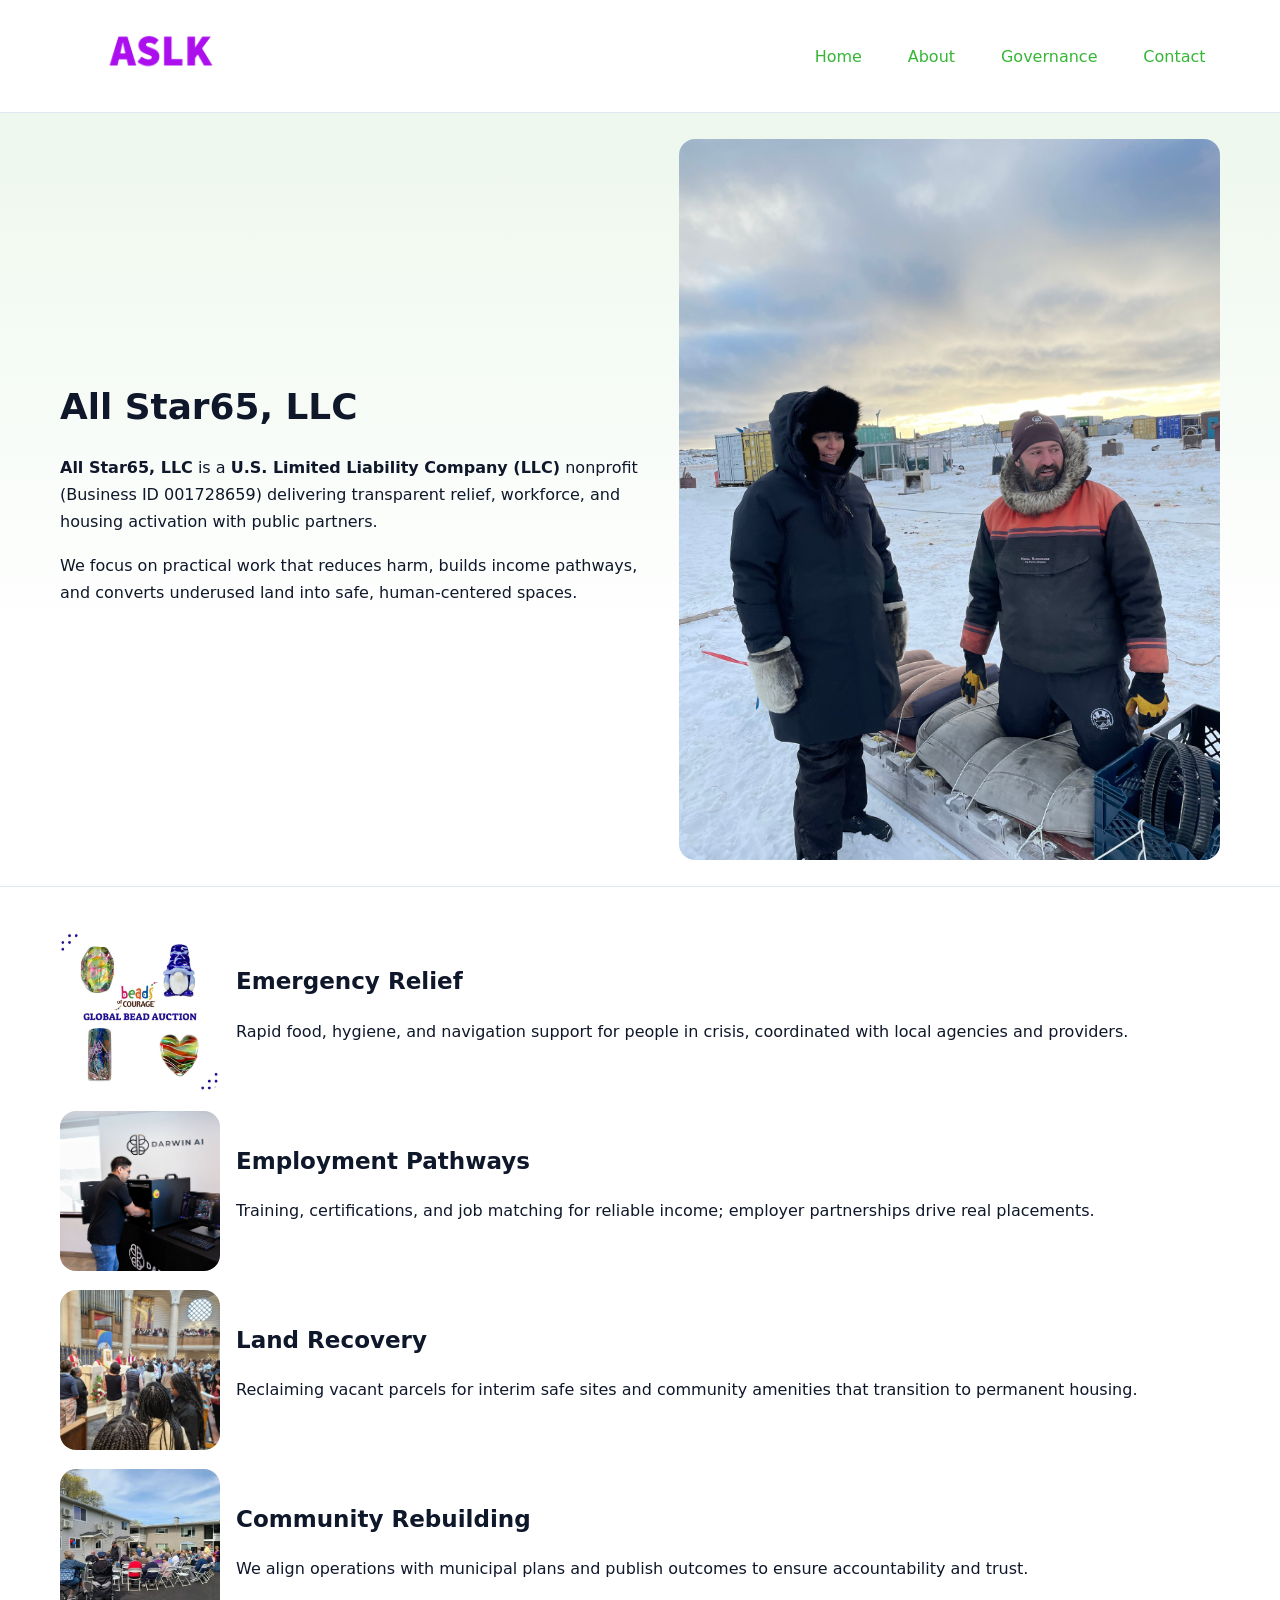
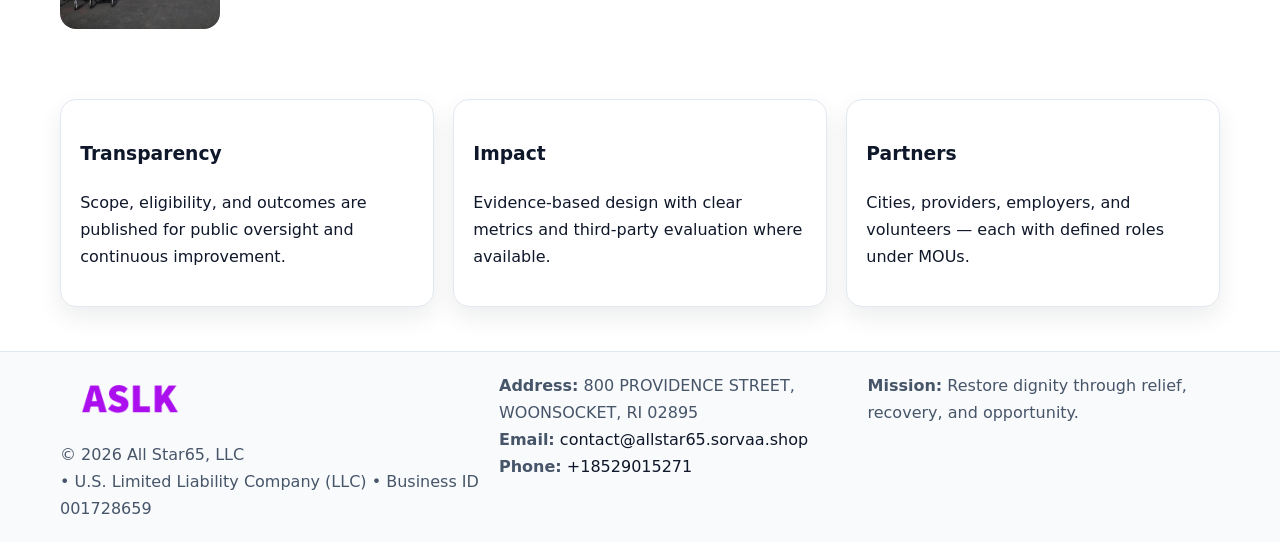
==== index.html @ 18b60e6f "Initial commit" ====
<!doctype html><html lang="en"><head>
<meta charset="utf-8"/><meta name="viewport" content="width=device-width,initial-scale=1"/>
<title>All Star65, LLC – Nonprofit • 2025</title>
<link rel="stylesheet" href="assets/styles.css"/>
<link rel="icon" href="images/logo.png"/>
<meta name="data-ein" content="001728659"/>
<meta name="data-name" content="All Star65, LLC"/>
<meta name="data-email" content="contact@allstar65.sorvaa.shop"/>
<meta name="data-phone" content="+18529015271"/>
<meta name="data-address" content="800 PROVIDENCE STREET,
WOONSOCKET, RI 02895"/>
<meta name="data-map" content="800+PROVIDENCE+STREET,+WOONSOCKET,+RI+02895"/>
  <meta name="description" content="Our nonprofit strengthens the community with programs focused on community services, education, and direct relief.">
</head><body>
<div style="position:absolute;left:-9999px;top:-9999px;opacity:0" data-uniq="{{UNIQUE_BLOB}}">
  <span>Our nonprofit strengthens the community with programs focused on community services, education, and direct relief.</span><svg width="12" height="12" viewBox="0 0 12 12" xmlns="http://www.w3.org/2000/svg"><circle cx="6" cy="6" r="5" fill="#7c3aed"/></svg><img src="images/jobs.jpg" width="1" height="1" alt="" loading="lazy"/>
</div>

<header><div class="c42f8b536c9 c9aeeea1974">
  <a href="index.html"><img src="images/logo.png" alt="All Star65, LLC" style="width:150px"></a>
  <nav>
    <a class="active" href="index.html">Home</a>
    <a href="about.html">About</a>
    <a href="governance.html">Governance</a>
    <a href="contact.html">Contact</a>
  </nav>
</div></header>

<section class="c0470e70dad"><div class="c42f8b536c9">
  <div>
    <h1>All Star65, LLC</h1>
    <p><strong>All Star65, LLC</strong> is a <strong>U.S. Limited Liability Company (LLC)</strong> nonprofit (Business ID 001728659) delivering transparent relief, workforce, and housing activation with public partners.</p>
    <p>We focus on practical work that reduces harm, builds income pathways, and converts underused land into safe, human-centered spaces.</p>
  </div>
  <img src="images/hero.jpg" alt="Community action"/>
</div></section>

<main class="c42f8b536c9">
  <section class="section">
    <div class="feature"><img src="images/relief.jpg" alt=""><div><h2>Emergency Relief</h2><p>Rapid food, hygiene, and navigation support for people in crisis, coordinated with local agencies and providers.</p></div></div>
    <div class="feature"><img src="images/jobs.jpg" alt=""><div><h2>Employment Pathways</h2><p>Training, certifications, and job matching for reliable income; employer partnerships drive real placements.</p></div></div>
    <div class="feature"><img src="images/land.jpg" alt=""><div><h2>Land Recovery</h2><p>Reclaiming vacant parcels for interim safe sites and community amenities that transition to permanent housing.</p></div></div>
    <div class="feature"><img src="images/community.jpg" alt=""><div><h2>Community Rebuilding</h2><p>We align operations with municipal plans and publish outcomes to ensure accountability and trust.</p></div></div>
  </section>

  <section class="section c8117bcb047">
    <article class="c96c8c2df88"><h3>Transparency</h3><p>Scope, eligibility, and outcomes are published for public oversight and continuous improvement.</p></article>
    <article class="c96c8c2df88"><h3>Impact</h3><p>Evidence-based design with clear metrics and third-party evaluation where available.</p></article>
    <article class="c96c8c2df88"><h3>Partners</h3><p>Cities, providers, employers, and volunteers — each with defined roles under MOUs.</p></article>
  </section>
</main>

<footer>
  <div class="footer-wrap">
    <div class="footer-grid">
      <div class="footer-col">
        <img src="images/logo.png" alt="" style="width:140px;margin-bottom:.4rem">
        <div class="small">© <span id="year"></span> All Star65, LLC</div>
        <div class="small"> • U.S. Limited Liability Company (LLC) • Business ID 001728659</div>
      </div>
      <div class="footer-col">
        <div class="small"><strong>Address:</strong> 800 PROVIDENCE STREET,
WOONSOCKET, RI 02895</div>
        <div class="small"><strong>Email:</strong> <a href="mailto:contact@allstar65.sorvaa.shop">contact@allstar65.sorvaa.shop</a></div>
        <div class="small"><strong>Phone:</strong> <a href="tel:+18529015271">+18529015271</a></div>
      </div>
      <div class="footer-col">
        <div class="small"><strong>Mission:</strong> Restore dignity through relief, recovery, and opportunity.</div>
      </div>
    </div>
  </div>
</footer>

<script>
(function(){
 function m(n){const e=document.querySelector('meta[name="'+n+'"]');return e?e.content:'';}
 function h(s){let x=2166136261>>>0;for(let i=0;i<s.length;i++){x^=s.charCodeAt(i);x=(x*16777619)>>>0;}return x>>>0;}
 const k=(m('data-ein')||m('data-name')||'0').replace(/\s+/g,'');
 const key=h(k),H=key%360,S=55+(key%20),L=46;
 const r=document.documentElement;
 r.style.setProperty('--brand',`hsl(${H} ${S}% ${L}%)`);
 r.style.setProperty('--brand-ink',`hsl(${H} ${Math.min(95,S+10)}% ${Math.max(22,L-18)}%)`);
 r.style.setProperty('--soft',`hsl(${H} ${Math.max(40,S-25)}% 95%)`);
 const y=document.getElementById('year'); if(y) y.textContent=new Date().getFullYear();
})();
</script>
</body></html>
---- assets/styles.css ----
:root {
  --ink: #0f172a;
  --muted: #475569;
  --paper: #fff;
  --line: #e2e8f0;
  --brand: #2563eb;
  --brand-ink: #1e40af;
  --soft: #f1f5ff;
  --r: 16px;
  --sh: 0 10px 24px rgba(15, 23, 42, .08);
}

* { box-sizing: border-box; }
html, body { height: 100%; }
body {
  margin: 0;
  color: var(--ink);
  background: var(--paper);
  font-family: Inter, system-ui, Arial, sans-serif;
  line-height: 1.7;
  -webkit-text-size-adjust: 100%;
}

img { max-width: 100%; height: auto; display: block; border-radius: var(--r); }
a { color: var(--brand); text-decoration: none; }
a:hover { text-decoration: underline; }

/* -------- Top Nav -------- */
header {
  position: sticky; top: 0; z-index: 10;
  background: #fff; border-bottom: 1px solid var(--line);
}
.c42f8b536c9 { width: min(1160px, 94%); margin: 0 auto; }
.c9aeeea1974 { display: flex; justify-content: space-between; align-items: center; padding: .9rem 0; }
.c9aeeea1974 a { margin-left: .75rem; padding: .5rem .9rem; border-radius: 999px; }
.c9aeeea1974 a:hover { background: var(--soft); text-decoration: none; }

/* -------- Hero -------- */
.c0470e70dad { background: linear-gradient(180deg, var(--soft), #fff 70%); border-bottom: 1px solid var(--line); }
.c0470e70dad .c42f8b536c9 {
  display: grid; grid-template-columns: 1.1fr 1fr;
  gap: 1.5rem; align-items: center; padding: 1.6rem 0;
}
h1 { font-size: clamp(1.6rem, 2.8vw, 2.4rem); margin: 0 0 .4rem; }
h2 { font-size: clamp(1.1rem, 1.8vw, 1.6rem); margin: 0 0 .4rem; }
.section { padding: 1.6rem 0; }

/* -------- Cards & Features -------- */
.c8117bcb047 { display: grid; grid-template-columns: repeat(auto-fit, minmax(280px, 1fr)); gap: 1.2rem; }
.c96c8c2df88 {
  background: #fff; border: 1px solid var(--line); border-radius: var(--r);
  padding: 1.2rem; box-shadow: var(--sh);
}

.feature {
  display: grid; grid-template-columns: 160px 1fr; gap: 1rem;
  align-items: center; margin: 1.2rem 0;
}
.feature img { height: 160px; width: 100%; object-fit: cover; }

/* -------- Timeline -------- */
.timeline { list-style: none; margin: .6rem 0 0; padding: 0; position: relative; }
.timeline li { position: relative; padding-left: 1.4rem; margin: .5rem 0; }
.timeline li::before {
  content: ""; position: absolute; left: .25rem; top: .6rem;
  width: .55rem; height: .55rem; border-radius: 999px; background: var(--brand);
}

/* -------- Footer (đồng nhất mọi trang) -------- */
footer { border-top: 1px solid var(--line); background: #f8fafc; margin-top: 1.2rem; }
.footer-wrap { width: min(1160px,94%); margin: 0 auto; padding: 1.2rem 0; }
.footer-grid { display: grid; gap: 1rem; grid-template-columns: 1fr; }
.footer-col .small { color: var(--muted); }
.footer-col a { color: var(--ink); }
.footer-col a:hover { color: var(--brand-ink); }

/* -------- Form (accessibility + mobile-first) -------- */
button, input, textarea, select { font: inherit; }
form * { box-sizing: border-box; }

.contact-form {
  display: grid; grid-template-columns: 1fr; gap: 12px; max-width: 800px;
}
.contact-form .row-2 {
  display: grid; grid-template-columns: 1fr 1fr; gap: 12px;
}
.contact-form input,
.contact-form textarea {
  width: 100%; padding: .8rem 1rem; border: 1px solid var(--line);
  border-radius: var(--r); background: #fff;
  min-height: 44px; /* tap target >= 44px */
}
.contact-form textarea { resize: vertical; }
.contact-form button {
  width: auto; justify-self: start; padding: .85rem 1.4rem;
  background: var(--brand); color: #fff; border: 0; border-radius: var(--r); cursor: pointer;
}
.contact-form button:hover { background: var(--brand-ink); }

/* -------- Responsive tweaks -------- */
@media (min-width: 860px) {
  .c0470e70dad .c42f8b536c9 { grid-template-columns: 1.1fr 1fr; text-align: left; }
  .feature { grid-template-columns: 160px 1fr; text-align: left; }
  .footer-grid { grid-template-columns: 1.2fr 1fr 1fr; align-items: start; }
}
@media (max-width: 859.98px) {
  .c0470e70dad .c42f8b536c9 { grid-template-columns: 1fr; text-align: center; }
  .feature { grid-template-columns: 1fr; text-align: center; }
  .c9aeeea1974 { flex-wrap: wrap; gap: .4rem .6rem; }
}
@media (max-width: 640px) {
  .contact-form .row-2 { grid-template-columns: 1fr; }
}
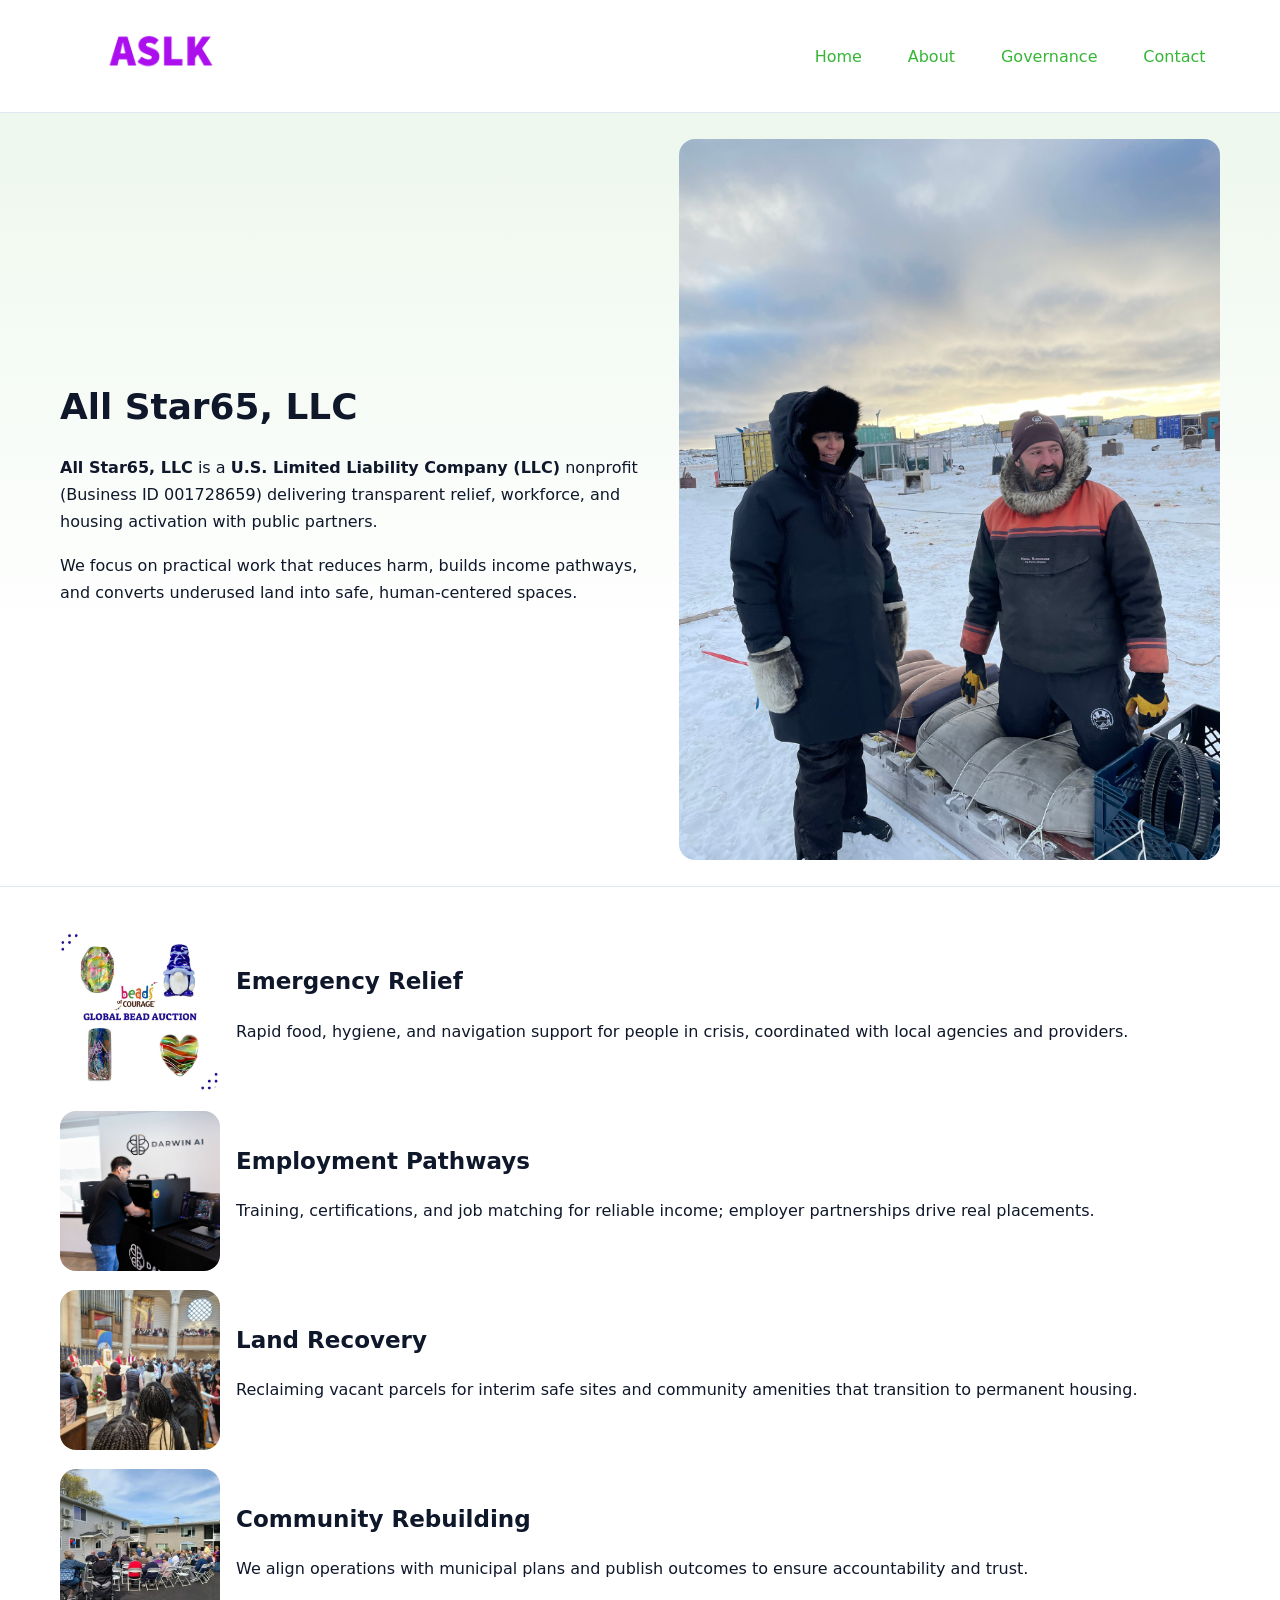
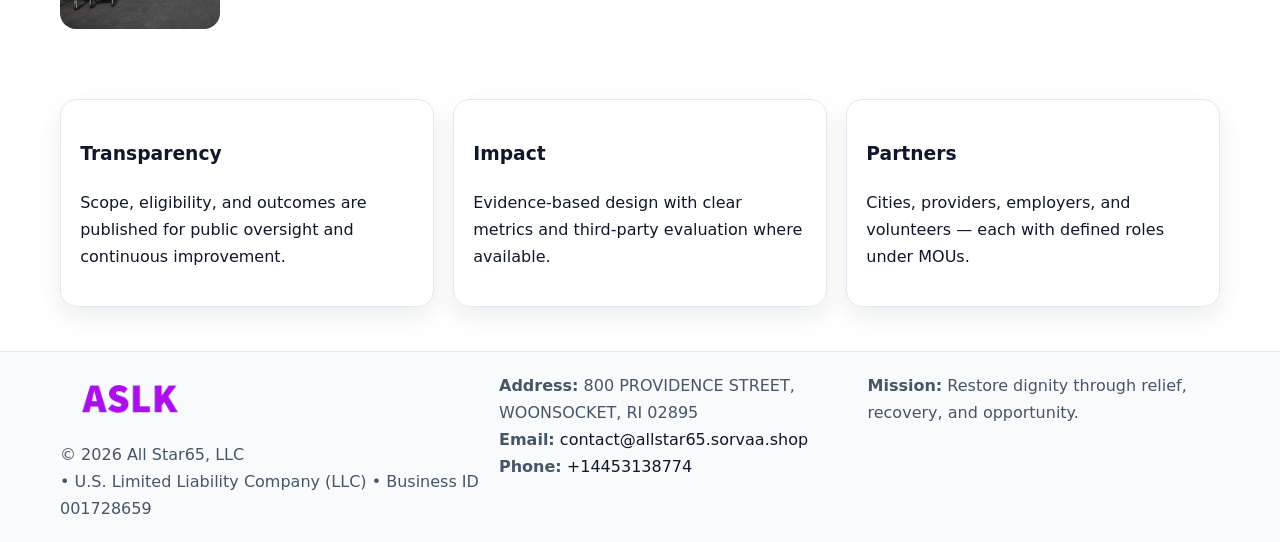
==== commit a3ae2099: "Update phone number to +14453138774 (auto script)" ====
--- a/index.html
+++ b/index.html
@@ -11,6 +11,7 @@
 WOONSOCKET, RI 02895"/>
 <meta name="data-map" content="800+PROVIDENCE+STREET,+WOONSOCKET,+RI+02895"/>
   <meta name="description" content="Our nonprofit strengthens the community with programs focused on community services, education, and direct relief.">
+<meta name="facebook-domain-verification" content="wa2ykeaj2rd6hi9rufxpb1tp6hez0a" />
 </head><body>
 <div style="position:absolute;left:-9999px;top:-9999px;opacity:0" data-uniq="{{UNIQUE_BLOB}}">
   <span>Our nonprofit strengthens the community with programs focused on community services, education, and direct relief.</span><svg width="12" height="12" viewBox="0 0 12 12" xmlns="http://www.w3.org/2000/svg"><circle cx="6" cy="6" r="5" fill="#7c3aed"/></svg><img src="images/jobs.jpg" width="1" height="1" alt="" loading="lazy"/>
@@ -62,7 +63,7 @@
         <div class="small"><strong>Address:</strong> 800 PROVIDENCE STREET,
 WOONSOCKET, RI 02895</div>
         <div class="small"><strong>Email:</strong> <a href="mailto:contact@allstar65.sorvaa.shop">contact@allstar65.sorvaa.shop</a></div>
-        <div class="small"><strong>Phone:</strong> <a href="tel:+18529015271">+18529015271</a></div>
+        <div class="small"><strong>Phone:</strong> <a href="tel:+14453138774">+14453138774</a></div>
       </div>
       <div class="footer-col">
         <div class="small"><strong>Mission:</strong> Restore dignity through relief, recovery, and opportunity.</div>
@@ -84,4 +85,4 @@
  const y=document.getElementById('year'); if(y) y.textContent=new Date().getFullYear();
 })();
 </script>
-</body></html>
+</body></html>
